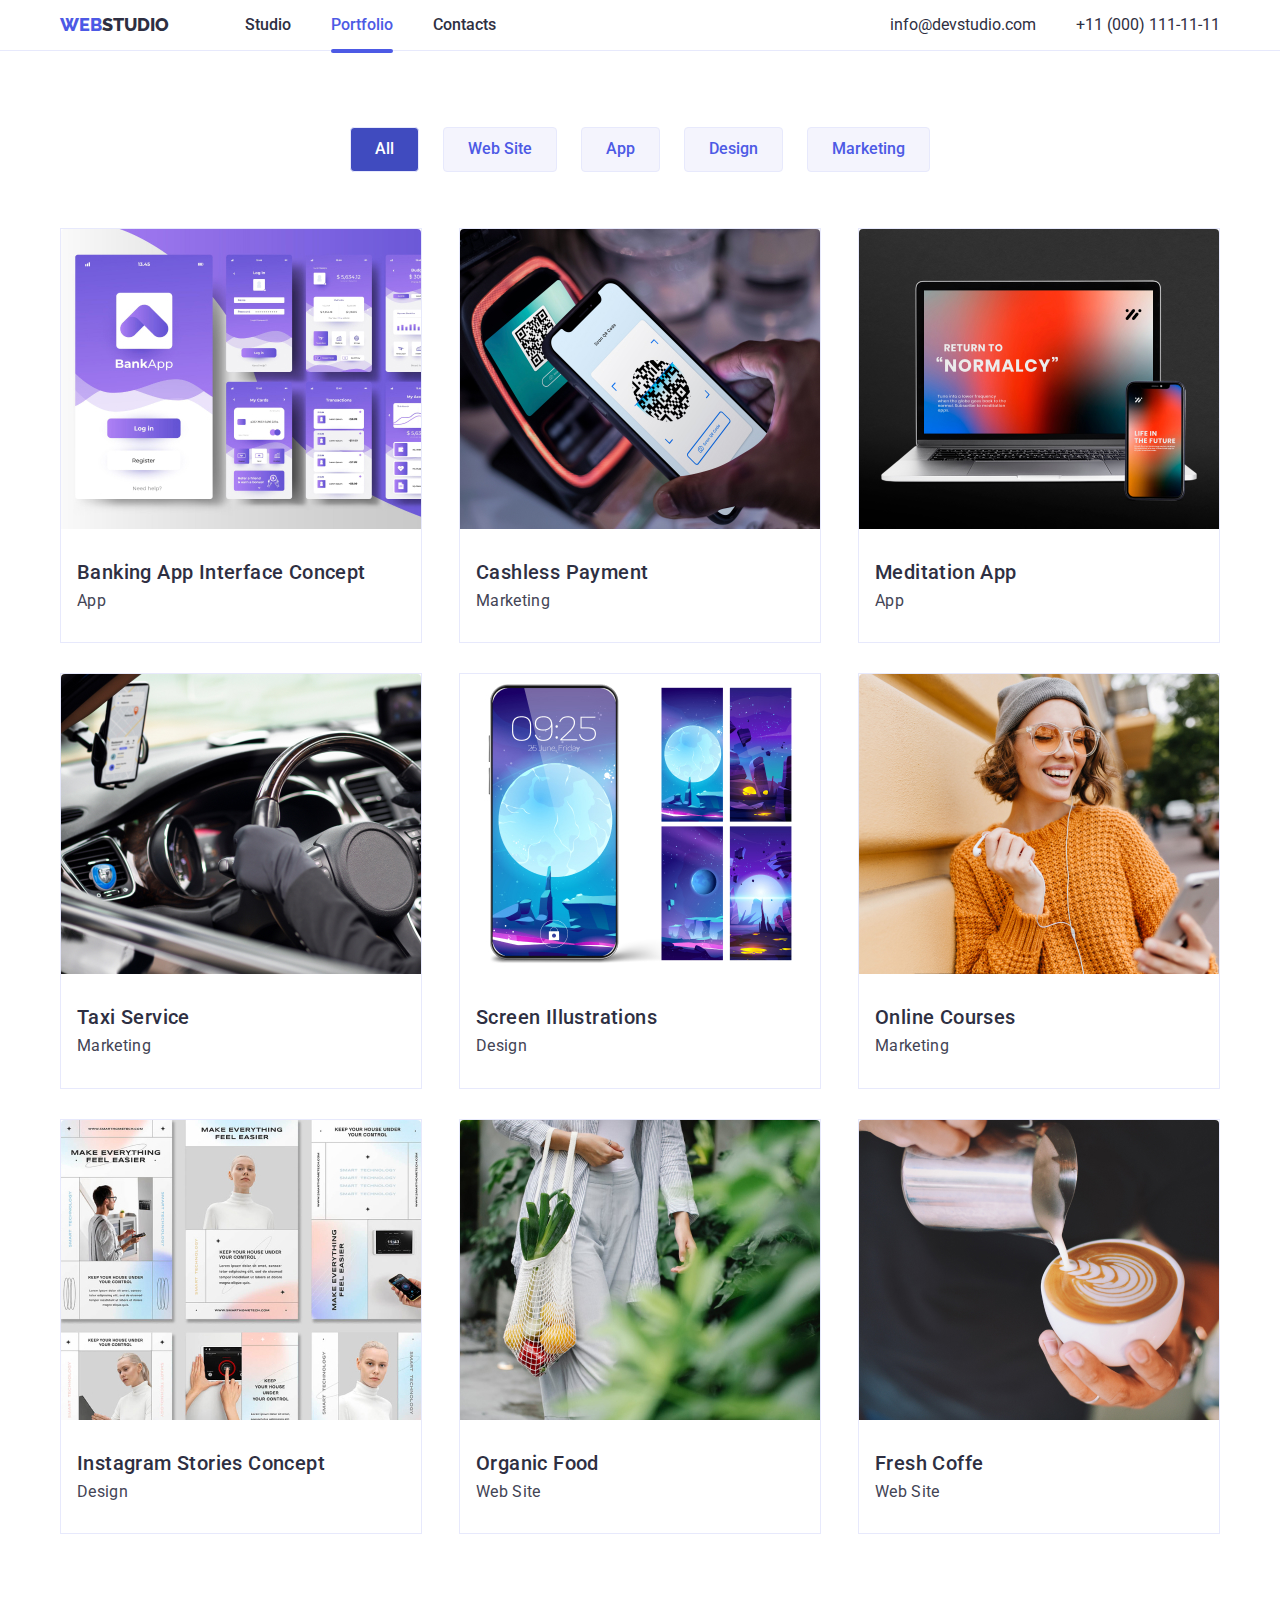
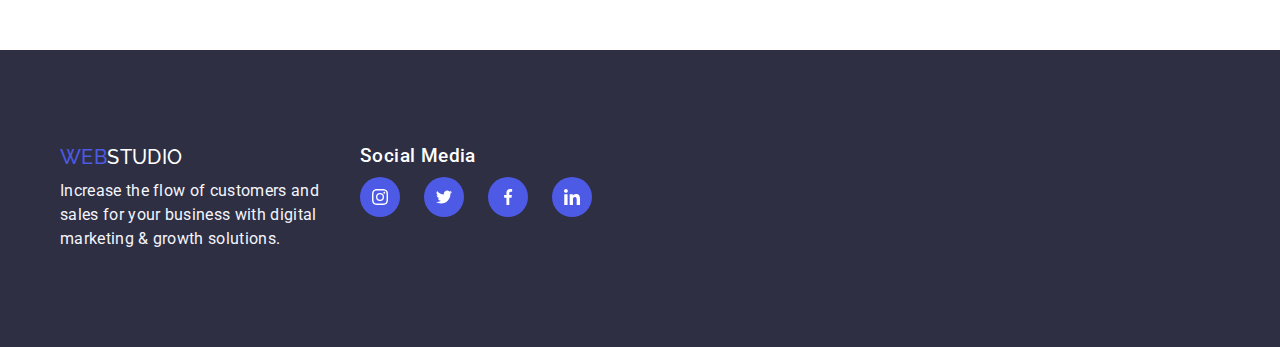
==== portfolio.html @ dc43af18 "not finished" ====
<!DOCTYPE html>
<html lang="en">

<head>
    <meta charset="UTF-8">
    <meta name="viewport" content="width=device-width, initial-scale=1.0">
    <title>Portfolio</title>
    <link rel="stylesheet" href="css/styles.css">
    <link rel="stylesheet" href="css/normalize.css">

    <link rel="preconnect" href="https://fonts.googleapis.com">
    <link rel="preconnect" href="https://fonts.gstatic.com" crossorigin>
    <link
        href="https://fonts.googleapis.com/css2?family=Raleway:wght@800&family=Roboto:wght@400;500;700;900&display=swap"
        rel="stylesheet">
</head>

<body>
    <header class="header">
        <div class="header-container">
            <nav class="header-nav">
                <a href="index.html" class="logo">
                    <span class="logo-span">Web</span>Studio
                </a>
                <ul class="nav-lists">
                    <li>
                        <a href="index.html">Studio</a>
                    </li>
                    <li class="active">
                        <a href="portfolio.html">Portfolio</a>
                    </li>
                    <li>
                        <a href="#">Contacts</a>
                    </li>
                </ul>
            </nav>
    
            <address class="header-address">
                <a href="mailto:info@devstudio.com">info@devstudio.com</a>
                <a href="tel:+380000000000">+11 (000) 111-11-11</a>
            </address>
        </div>
    </header>

    <main class="main">
        <section class="portfolio">
            <div class="portfolio-container">
                <ul class="portfolio-filter-lists">
                    <li class="filter-list-item">
                        <button type="button" class="filter-buttons filter-active">All</button>
                    </li>
                    <li class="filter-list-item">
                        <button type="button" class="filter-buttons">Web Site</button>
                    </li>
                    <li class="filter-list-item">
                        <button type="button" class="filter-buttons">App</button>
                    </li>
                    <li class="filter-list-item">
                        <button type="button" class="filter-buttons">Design</button>
                    </li>
                    <li class="filter-list-item">
                        <button type="button" class="filter-buttons">Marketing</button>
                    </li>
                </ul>

                <ul class="portfolio-lists">
                    <li class="portfolio-list-item">
                        <figure class="portfolio-list-item-figure">
                            <img src="images/portfolio1.jpg" alt="Portfolio image" />
                            <figcaption>
                                Lorem ipsum dolor sit amet consectetur adipisicing elit. Quisquam, voluptatum.
                            </figcaption>
                        </figure>
                        <div class="list-item-content">
                            <h3>Banking App Interface Concept</h3>
                            <p>App</p>
                        </div>
                    </li>
                    <li class="portfolio-list-item">
                        <figure class="portfolio-list-item-figure">
                            <img src="images/portfolio2.jpg" alt="Portfolio image" />
                            <figcaption>
                                Lorem ipsum dolor sit amet consectetur adipisicing elit. Quisquam, voluptatum.
                            </figcaption>
                        </figure>
                        <div class="list-item-content">
                            <h3>Cashless Payment</h3>
                            <p>Marketing</p>
                        </div>
                    </li>
                    <li class="portfolio-list-item">
                        <figure class="portfolio-list-item-figure">
                            <img src="images/portfolio3.jpg" alt="Portfolio image" />
                            <figcaption>
                                Lorem ipsum dolor sit amet consectetur adipisicing elit. Quisquam, voluptatum.
                            </figcaption>
                        </figure>
                        <div class="list-item-content">
                            <h3>Meditation App</h3>
                            <p>App</p>
                        </div>
                    </li>
                    <li class="portfolio-list-item">
                        <figure class="portfolio-list-item-figure">
                            <img src="images/portfolio4.jpg" alt="Portfolio image" />
                            <figcaption>
                                Lorem ipsum dolor sit amet consectetur adipisicing elit. Quisquam, voluptatum.
                            </figcaption>
                        </figure>
                        <div class="list-item-content">
                            <h3>Taxi Service</h3>
                            <p>Marketing</p>
                        </div>
                    </li>
                    <li class="portfolio-list-item">
                        <figure class="portfolio-list-item-figure">
                            <img src="images/portfolio5.jpg" alt="Portfolio image" />
                            <figcaption>
                                Lorem ipsum dolor sit amet consectetur adipisicing elit. Quisquam, voluptatum.
                            </figcaption>
                        </figure>
                        <div class="list-item-content">
                            <h3>Screen Illustrations</h3>
                            <p>Design</p>
                        </div>
                    </li>
                    <li class="portfolio-list-item">
                        <figure class="portfolio-list-item-figure">
                            <img src="images/portfolio6.jpg" alt="Portfolio image" />
                            <figcaption>
                                Lorem ipsum dolor sit amet consectetur adipisicing elit. Quisquam, voluptatum.
                            </figcaption>
                        </figure>
                        <div class="list-item-content">
                            <h3>Online Courses</h3>
                            <p>Marketing</p>
                        </div>
                    </li>
                    <li class="portfolio-list-item">
                        <figure class="portfolio-list-item-figure">
                            <img src="images/portfolio7.jpg" alt="Portfolio image" />
                            <figcaption>
                                Lorem ipsum dolor sit amet consectetur adipisicing elit. Quisquam, voluptatum.
                            </figcaption>
                        </figure>
                        <div class="list-item-content">
                            <h3>Instagram Stories Concept</h3>
                            <p>Design</p>
                        </div>
                    </li>
                    <li class="portfolio-list-item">
                        <figure class="portfolio-list-item-figure">
                            <img src="images/portfolio8.jpg" alt="Portfolio image" />
                            <figcaption>
                                Lorem ipsum dolor sit amet consectetur adipisicing elit. Quisquam, voluptatum.
                            </figcaption>
                        </figure>
                        <div class="list-item-content">
                            <h3>Organic Food</h3>
                            <p>Web Site</p>
                        </div>
                    </li>
                    <li class="portfolio-list-item">
                        <figure class="portfolio-list-item-figure">
                            <img src="images/portfolio9.jpg" alt="Portfolio image" />
                            <figcaption>
                                Lorem ipsum dolor sit amet consectetur adipisicing elit. Quisquam, voluptatum.
                            </figcaption>
                        </figure>
                        <div class="list-item-content">
                            <h3>Fresh Coffe</h3>
                            <p>Web Site</p>
                        </div>
                    </li>
                </ul>
            </div>
        </section>
    </main>

    <footer class="footer">
        <div class="footer-container">
            <ul class="footer-lists">
                <li class="footer-list-item">
                    <h3 class="logo">
                        <span class="logo-span">Web</span>Studio
                    </h3>
                    <p>
                        Increase the flow of customers and sales for your business with digital marketing & growth
                        solutions.
                    </p>
                </li>
                <li class="footer-list-item">
                    <h3>
                        Social Media
                    </h3>
                    <ul class="footer-social-lists">
                        <li class="footer-social-item">
                            <a href="#">
                                <svg width="16" height="16">
                                    <use href="./images/svg/icons.svg#instagram"></use>
                                </svg>
                            </a>
                        </li>
                        <li class="footer-social-item">
                            <a href="#">
                                <svg width="16" height="16">
                                    <use href="./images/svg/icons.svg#twitter"></use>
                                </svg>
                            </a>
                        </li>
                        <li class="footer-social-item">
                            <a href="#">
                                <svg width="16" height="16">
                                    <use href="./images/svg/icons.svg#facebook"></use>
                                </svg>
                            </a>
                        </li>
                        <li class="footer-social-item">
                            <a href="#">
                                <svg width="16" height="16">
                                    <use href="./images/svg/icons.svg#linkedin"></use>
                                </svg>
                            </a>
                        </li>
                    </ul>
                </li>
                <li class="footer-list-item"></li>
                <li class="footer-list-item"></li>
            </ul>
        </div>
    </footer>
</body>

</html>
---- css/styles.css ----
:root {
    --white: #FFFFFF;
    --cloud: #F4F4FD;
    --cornflower: #E7E9FC;
    --iris: #4D5AE5;
    --slate: #434455;
    --navyblue: #2E2F42;
    --ocean: #404BBF;
    --green: #31D0AA;
    --lightslate: #8E8F99;
    --navybluemodal: #2E2F4266;
    --grey: #2E2F42B2;
    --diary: #FCFCFC;
    --transition-duration: 250ms;
    --animation-timing-function: cubic-bezier(0, .76, .18, 1);
}

body {
    margin: 0;
    padding: 0;
    box-sizing: border-box;
    font-family: "Roboto", sans-serif;
}

h1,
h2,
h3,
h4,
h5,
h6 {
    margin: 0;
    padding: 0;
    font-family: "Raleway", sans-serif;
}

p{
    margin: 0;
    padding: 0;
    font-family: "Roboto", sans-serif;
}

a {
    text-decoration: none;
}

ul {
    list-style: none;
    padding: 0;
}

button {
    border: none;
    outline: none;
    cursor: pointer;
}

figure{
    margin: 0;
}

img{
    display: block;
}

.header{
    width: 100%;
    border-bottom: 1px solid var(--cornflower);
    background: var(--white);
}

.header-container {
    max-width: 1200px;
    margin: 0 auto;
    display: flex;
    justify-content: space-between;
    align-items: center;
    padding: 0 20px;
}

.header-nav{
    display: flex;
    justify-content: space-between;
    align-items: center;
    gap: 76px;
}

.header-nav .logo {
    color: var(--navyblue);
    font-family: "Raleway", sans-serif;
    font-size: 18px;
    font-style: normal;
    font-weight: 800;
    text-transform: uppercase;
    text-decoration: none;
}

.header-nav .logo-span {
    color: var(--iris);
}

.nav-lists{
    display: flex;
    justify-content: center;
    align-items: center;
    gap: 40px;
}

.nav-lists li{
    position: relative;
}

.nav-lists li::after{
    content: "";
    position: absolute;
    bottom: -19px;
    left: 0;
    width: 0%;
    height: 4px;
    border-radius: 2px;
    background: var(--iris);
    transition: width var(--transition-duration) var(--animation-timing-function);
}

.nav-lists li a {
    font-size: 16px;
    font-weight: 500;
    color: var(--navyblue);
    transition: color var(--transition-duration) var(--animation-timing-function);
}

.nav-lists li:hover a, .nav-lists li:hover::after {
    color: var(--iris);
    width: 100%;
}

.nav-lists li.active a, .nav-lists li.active::after {
    color: var(--iris);
    width: 100%;
}

.header-address {
    display: flex;
    align-items: center;
    gap: 40px;
}

.header-address a {
    font-style: normal;
    color: var(--navyblue);
    transition: color var(--transition-duration) var(--animation-timing-function);
}

.header-address a:hover {
    color: var(--iris);
}

main {
    display: block;
    width: 100%;
}

.hero {
    background: linear-gradient(rgba(46, 47, 66, 0.70), rgba(46, 47, 66, 0.70)), url('./../images/people-office-1.jpg');
    width: 100%;
}

.hero-container{
    max-width: 1200px;
    margin: 0 auto;
    height: 600px;
    display: flex;
    justify-content: center;
    align-items: center;
    flex-direction: column;
    gap: 40px;
}

.hero-container h1 {
    font-size: 56px;
    font-style: normal;
    font-weight: 700;
    text-align: center;
    color: var(--white);
}

.hero-container button {
    font-size: 16px;
    font-weight: 500;
    padding: 16px 32px;
    text-transform: capitalize;
    border-radius: 4px;
    color: var(--white);
    background: var(--iris);
    box-shadow: 0px 4px 4px 0px rgba(0, 0, 0, 0.15);
    transition: all var(--transition-duration) var(--animation-timing-function);
}

.hero-container button:hover {
    background: var(--ocean);
}

.hero-container button:active {
    transform: scale(0.95);
}

.about{
    width: 100%;
}

.about-container{
    max-width: 1200px;
    margin: 0 auto;
    padding: 80px 20px;
}

.about-lists{
    display: flex;
    justify-content: center;
    align-items: center;
    gap: 30px;
}

.about-list-item {
    display: flex;
    flex-direction: column;
    gap: 8px;
}

.about-list-item-icon {
    height: 112px;
    width: 100%;
    border-radius: 4px 4px 0px 0px;
    background: var(--cloud);
    display: flex;
    justify-content: center;
    align-items: center;
}

.about-list-item h3 {
    font-size: 20px;
    font-family: "Roboto", sans-serif;
    font-weight: 500;
    letter-spacing: 0.4px;
    color: var(--navyblue);
}

.about-list-item p {
    color: var(--slate);
    letter-spacing: 0.32px;
    line-height: 24px;
}

.services{
    width: 100%;
}

.services-container{
    max-width: 1200px;
    margin: 0 auto;
    padding: 0 20px 80px;
}

.services-container h2{
    font-size: 32px;
    font-style: normal;
    font-weight: 700;
    text-align: center;
    color: var(--navyblue);
    margin-bottom: 40px;
}

.services-container .services-lists{
    width: 100%;
    display: flex;
    justify-content: space-between;
    align-items: center;
    gap: 40px;
}

.services-lists li img{
    width: 100%;
    height: 100%;
    border-radius: 4px;
}

.teams{
    width: 100%;
    background-color: var(--cloud);
}

.teams-container{
    max-width: 1200px;
    margin: 0 auto;
    padding: 80px 20px;
}

.teams-container h2{
    font-size: 32px;
    font-style: normal;
    font-weight: 700;
    text-align: center;
    color: var(--navyblue);
    margin-bottom: 40px;
}

.teams-container .teams-lists{
    display: flex;
    justify-content: space-between;
    align-items: center;
    gap: 40px;
}

.teams-list-item{
    border: 1px solid var(--cornflower);
    box-shadow: 0px 2px 1px 0px rgba(46, 47, 66, 0.08),
    0px 1px 1px 0px rgba(46, 47, 66, 0.16),
    0px 1px 6px 0px rgba(46, 47, 66, 0.08);
    border-radius: 0px 0px 4px 4px;
    background: var(--white);
}

.teams-list-item:hover{
    box-shadow: 0px 4px 2px 0px rgba(46, 47, 66, 0.08),
    0px 2px 2px 0px rgba(46, 47, 66, 0.16),
    0px 2px 7px 0px rgba(46, 47, 66, 0.08);
}

.teams-list-item img{
    width: 100%;
    height: 100%;
    border-radius: 4px 4px 0px 0px;
}

.teams-list-item-details{
    padding: 32px 0px;
    display: flex;
    justify-content: center;
    align-items: center;
    flex-direction: column;
    gap: 8px;
}

.teams-list-item-details h3{
    font-family: "Roboto", sans-serif;
    font-size: 20px;
    font-weight: 500;
    letter-spacing: 0.4px;
    color: var(--navyblue);
}

.teams-list-item-details p{
    color: var(--slate);
    letter-spacing: 0.32px;
}

.teams-social-list{
    display: flex;
    justify-content: center;
    align-items: center;
    gap: 24px;
}

.teams-social-list li{
    display: flex;
    justify-content: center;
    align-items: center;
    width: 40px;
    height: 40px;
}

.teams-social-list li a{
    display: flex;
    justify-content: center;
    align-items: center;
    width: 100%;
    height: 100%;
    background: var(--iris);
    border-radius: 50%;
    transition: all var(--transition-duration) var(--animation-timing-function);
}

.teams-social-list li a:hover{
    background: var(--ocean);
}

.teams-social-list li a:active{
    background: var(--green);
}

.teams-social-list li a svg{
    fill: var(--white);
}

.customers{
    width: 100%;
}

.customers-container{
    max-width: 1200px;
    margin: 0 auto;
    padding: 80px 20px;
}

.customers-container h2{
    font-size: 32px;
    font-style: normal;
    font-weight: 700;
    text-align: center;
    color: var(--navyblue);
    margin-bottom: 40px;
}

.customers-lists{
    display: flex;
    justify-content: space-between;
    align-items: center;
    gap: 40px;
}

.customers-list-item{
    width: 100%;
    height: 88px;
    border: 1px solid var(--lightslate);
    border-radius: 4px;
    display: flex;
    justify-content: center;
    align-items: center;
    transition: all var(--transition-duration) var(--animation-timing-function);
}

.customers-list-item:hover{
    border-color: var(--iris);
}

.customers-list-item svg{
    fill: var(--lightslate);
    transition: all var(--transition-duration) var(--animation-timing-function);
}

.customers-list-item:hover svg{
    fill: var(--iris);
}

.portfolio{
    width: 100%;
}

.portfolio-container{
    max-width: 1200px;
    margin: 0 auto;
    padding: 60px 20px;
}

.portfolio-filter-lists{
    display: flex;
    justify-content: center;
    align-items: center;
    gap: 24px;
}

.filter-list-item .filter-buttons {
    font-size: 16px;
    font-weight: 500;
    color: var(--navyblue);
    padding: 12px 24px;
    border-radius: 4px;
    color: var(--iris);
    border: 1px solid var(--cornflower);
    background: var(--cloud);
    transition: all var(--transition-duration) var(--animation-timing-function);
}

.filter-list-item .filter-buttons:hover {
    background: var(--cornflower);
    color: var(--iris);
}

.filter-list-item .filter-active {
    background: var(--ocean);
    color: var(--white);
}

.filter-list-item .filter-active:hover {
    background: var(--iris);
    color: var(--white);
}

.portfolio-lists{
    display: flex;
    justify-content: space-between;
    align-items: center;
    gap: 30px;
    flex-wrap: wrap;
    padding: 40px 0px;
}

.portfolio-list-item {
    display: flex;
    flex-direction: column;
    background: var(--white);
    border: 1px solid var(--cornflower);
    transition: box-shadow var(--transition-duration);
}

.portfolio-list-item:hover{
    box-shadow: 0px 0px 5px 3px rgba(0, 0, 0, 0.15);
}

.portfolio-list-item-figure{
    position: relative;
    overflow: hidden;
}

.portfolio-list-item-figure img{
    width: 100%;
    height: 100%;
    object-fit: cover;
    object-position: center;
}

.portfolio-list-item-figure figcaption{
    position: absolute;
    top: 0;
    left: 0;
    width: 100%;
    height: 100%;
    background: var(--iris);
    border-radius: 4px 4px 0px 0px;
    padding: 0 24px;
    color: var(--white);
    text-align: left;
    display: flex;
    justify-content: flex-start;
    align-items: center;
    line-height: 24px;
    transition: transform var(--transition-duration) var(--animation-timing-function);
    transform: translateY(100%);
    will-change: transform;
}

.portfolio-list-item:hover figcaption{
    transform: translateY(0%);
}

.portfolio-list-item img{
    width: 100%;
    height: 100%;
    border-radius: 4px 4px 0px 0px;
}

.portfolio-list-item .list-item-content {
    margin: 32px 0;
    padding: 0 16px;
    display: flex;
    justify-content: center;
    flex-direction: column;
    gap: 8px;
}

.list-item-content h3{
    font-family: "Roboto", sans-serif;
    font-size: 20px;
    font-weight: 500;
    letter-spacing: 0.4px;
    color: var(--navyblue);
}

.list-item-content p{
    color: var(--slate);
    letter-spacing: 0.32px;
}

.footer{
    width: 100%;
    background: var(--navyblue);
}

.footer-container{
    max-width: 1200px;
    margin: 0 auto;
    padding: 80px 20px;
}

.footer-lists{
    display: flex;
    justify-content: space-between;
    gap: 40px;
}

.footer-list-item{
    width: 100%;
    display: flex;
    flex-direction: column;
    gap: 10px;
}

.footer-list-item .logo {
    font-family: "Raleway", sans-serif;
    text-transform: uppercase;
    font-size: 20px;
    font-weight: 500;
    letter-spacing: 0.4px;
    color: var(--white);
}


.footer-list-item .logo .logo-span{
    color: var(--iris);
}

.footer-list-item p{
    color: var(--cloud);
    letter-spacing: 0.32px;
    line-height: 24px;
}

.footer-list-item h3{
    font-family: "Roboto", sans-serif;
    font-weight: 500;
    letter-spacing: 0.4px;
    color: var(--white);
}

.footer-social-lists{
    display: flex;
    justify-content: flex-start;
    gap: 24px;
}

.footer-social-item{
    width: 40px;
    height: 40px;
    display: flex;
    justify-content: center;
    align-items: center;
}

.footer-social-item a{
    width: 100%;
    height: 100%;
    display: flex;
    justify-content: center;
    align-items: center;
    background: var(--iris);
    border-radius: 50%;
    transition: all var(--transition-duration) var(--animation-timing-function);
}

.footer-social-item a:hover{
    background: var(--ocean);
}

.footer-social-item a:active{
    background: var(--green);
}

.footer-social-item a svg{
    fill: var(--white);
}

.footer-form{
    display: flex;
    flex-direction: row;
    justify-content: space-between;
    align-items: center;
    gap: 16px;
}

.footer-form input{
    height: 40px;
    border-radius: 4px;
    border: 1px solid var(--white);
    padding: 8px 16px;
    color: var(--white);
    background: transparent;
    box-shadow: 0px 4px 4px 0px rgba(0, 0, 0, 0.15);
    transition: all var(--transition-duration) var(--animation-timing-function);
}

.footer-form input::placeholder{
    color: var(--white);
    font-size: 12px;
    letter-spacing: 0.48px;
}

.footer-form button{
    height: 40px;
    border-radius: 4px;
    padding: 8px 24px;
    display: flex;
    justify-content: center;
    align-items: center;
    color: var(--white);
    background: var(--iris);
    box-shadow: 0px 4px 4px 0px rgba(0, 0, 0, 0.15);
    transition: all var(--transition-duration) var(--animation-timing-function);
}

.footer-form button:hover{
    background: var(--ocean);
}

.footer-form button svg{
    fill: var(--white);
    margin-left: 8px;
}

.modal{
    position: fixed;
    top: 0;
    left: 0;
    width: 100%;
    height: 100%;
    background: var(--navybluemodal);
    display: flex;
    justify-content: center;
    align-items: center;
    z-index: 999;
    opacity: 1;
    pointer-events: auto;
    transition-property: visibility, opacity, transform;
    transition-duration: var(--animation-timing-function);
    transform: none;
}

.modal.is-hidden {
    visibility: hidden;
    opacity: 0;
    pointer-events: none;
    transform: scale(0.95);
}

.modal.is-hidden .modal-content{
    transform: scale(0.95)
}

.modal-content{
    width: 408px;
    height: 584px;
    max-height: 100%;
    margin: 0 30px;
    background: var(--white);
    border-radius: 4px;
    padding: 40px;
    position: relative;
    box-shadow: 0px 4px 4px 0px rgba(0, 0, 0, 0.15);
    transform: none;
    transition: transform var(--transition-duration) var(--animation-timing-function);
}

.modal-close{
    position: absolute;
    top: 20px;
    right: 20px;
    width: 30px;
    height: 30px;
    border-radius: 50%;
    padding: 8px;
    cursor: pointer;
    display: flex;
    justify-content: center;
    align-items: center;
    background: var(--cornflower);
    border: 1px solid rgba(0, 0, 0, 0.10);
}

.modal-close:hover{
    background: var(--cloud);
}

.modal-close svg{
    fill: var(--navyblue);
    transition: fill var(--transition-duration) var(--animation-timing-function);
}

.modal-close:hover svg{
    fill: var(--iris);
}
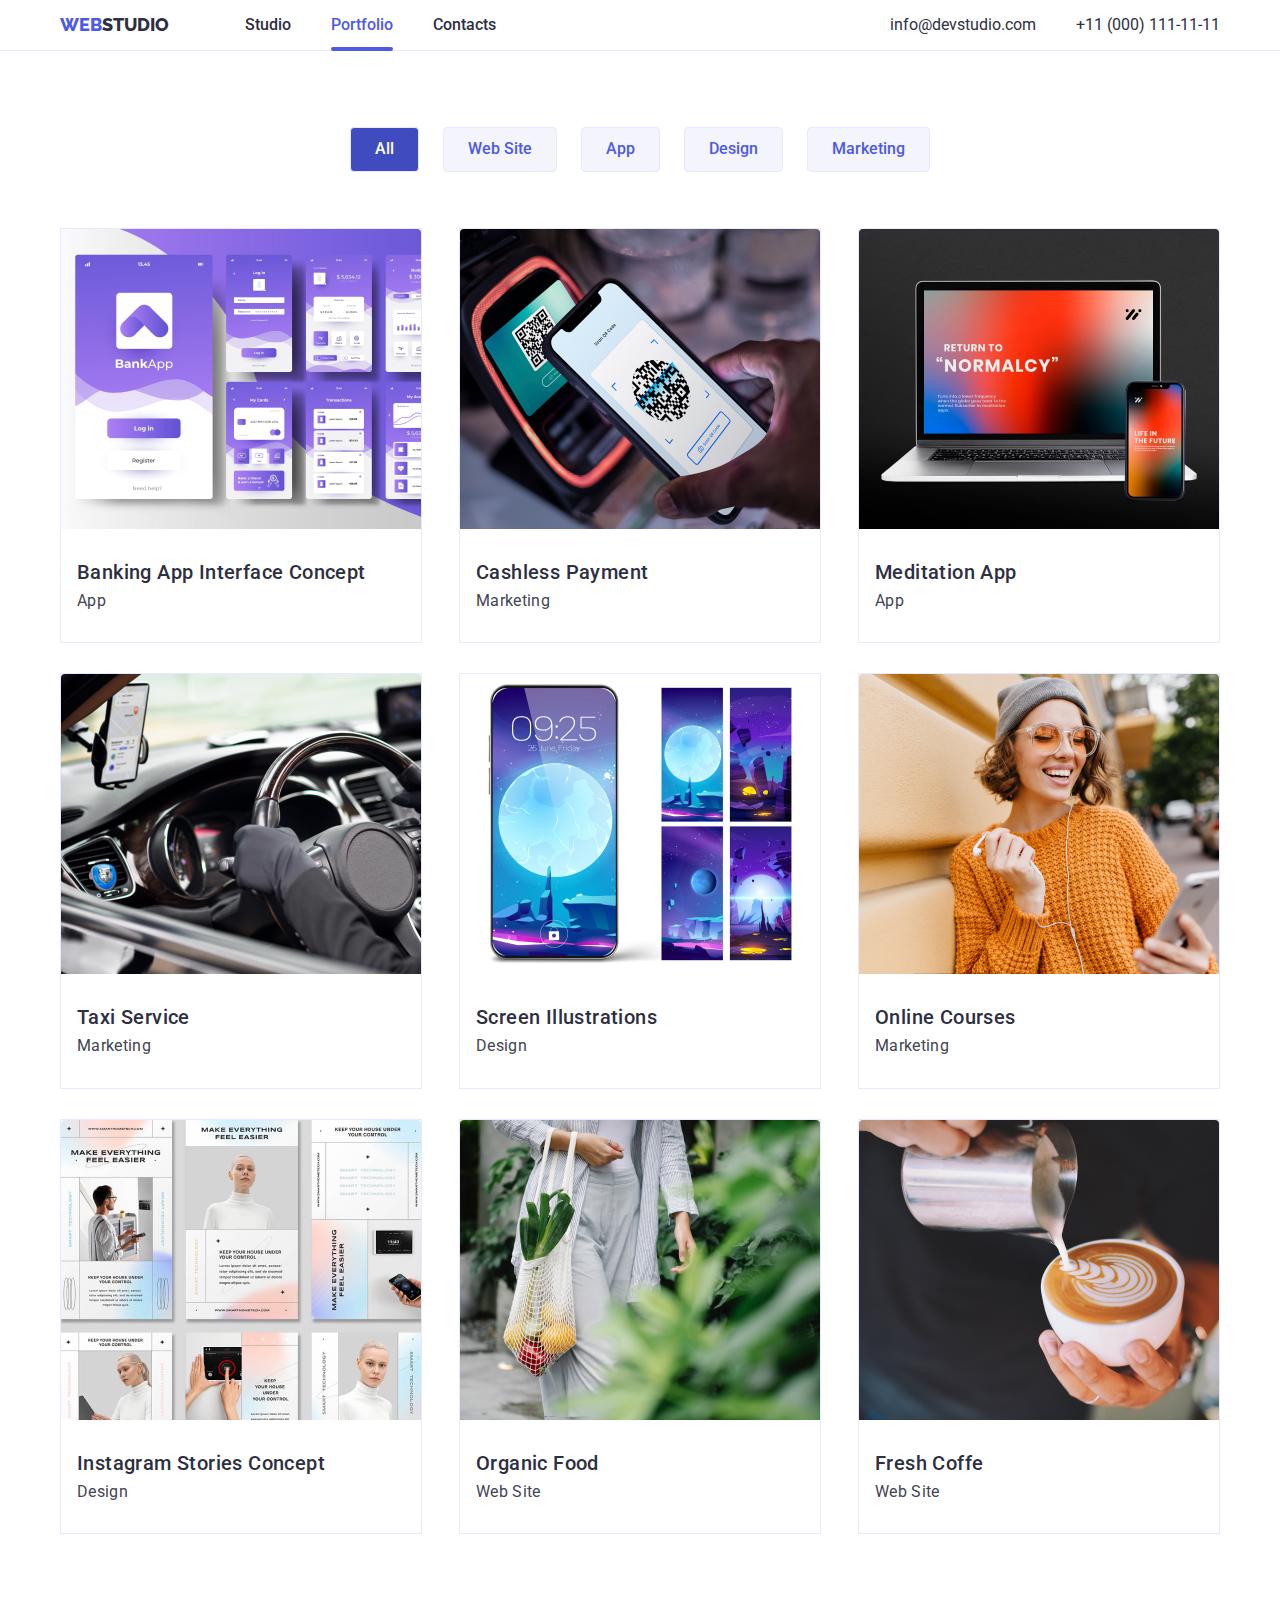
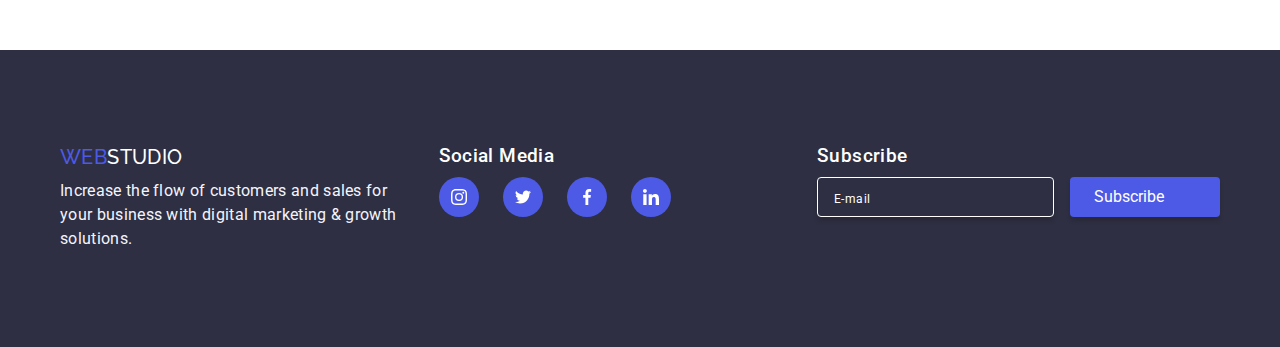
==== commit a9aaa144: "done" ====
--- a/portfolio.html
+++ b/portfolio.html
@@ -224,8 +224,25 @@
                         </li>
                     </ul>
                 </li>
-                <li class="footer-list-item"></li>
-                <li class="footer-list-item"></li>
+                <li class="footer-list-item">
+                    <h3>
+                        Subscribe
+                    </h3>
+                    <form action="#" class="footer-form">
+                        <div class="footer-form-group">
+                            <input type="email" placeholder="E-mail" />
+                        </div>
+                        <div class="footer-form-group">
+                            <button type="submit">
+                                Subscribe
+                                <svg width="24" height="24">
+                                    <use href="images/svg/icons.svg#paper-plane"></use>
+                                </svg>
+                            </button>
+                        </div>
+                    </form>
+                </li>
+                <!-- <li class="footer-list-item"></li> -->
             </ul>
         </div>
     </footer>
--- a/css/styles.css
+++ b/css/styles.css
@@ -112,7 +112,7 @@
 .nav-lists li::after{
     content: "";
     position: absolute;
-    bottom: -19px;
+    bottom: -17px;
     left: 0;
     width: 0%;
     height: 4px;
@@ -176,6 +176,7 @@
 }
 
 .hero-container h1 {
+    font-family: "Roboto", sans-serif;
     font-size: 56px;
     font-style: normal;
     font-weight: 700;
@@ -261,6 +262,8 @@
 }
 
 .services-container h2{
+    font-family: "Roboto",
+    sans-serif;
     font-size: 32px;
     font-style: normal;
     font-weight: 700;
@@ -295,6 +298,8 @@
 }
 
 .teams-container h2{
+    font-family: "Roboto",
+    sans-serif;
     font-size: 32px;
     font-style: normal;
     font-weight: 700;
@@ -402,6 +407,8 @@
 }
 
 .customers-container h2{
+    font-family: "Roboto",
+    sans-serif;
     font-size: 32px;
     font-style: normal;
     font-weight: 700;
@@ -647,10 +654,6 @@
 }
 
 .footer-social-item a:hover{
-    background: var(--ocean);
-}
-
-.footer-social-item a:active{
     background: var(--green);
 }
 
@@ -660,9 +663,6 @@
 
 .footer-form{
     display: flex;
-    flex-direction: row;
-    justify-content: space-between;
-    align-items: center;
     gap: 16px;
 }
 
@@ -735,20 +735,19 @@
 }
 
 .modal-content{
-    width: 408px;
-    height: 584px;
+    width: 440px;
     max-height: 100%;
     margin: 0 30px;
     background: var(--white);
     border-radius: 4px;
-    padding: 40px;
+    padding: 40px 24px;
     position: relative;
     box-shadow: 0px 4px 4px 0px rgba(0, 0, 0, 0.15);
     transform: none;
     transition: transform var(--transition-duration) var(--animation-timing-function);
 }
 
-.modal-close{
+.modal-close {
     position: absolute;
     top: 20px;
     right: 20px;
@@ -762,18 +761,151 @@
     align-items: center;
     background: var(--cornflower);
     border: 1px solid rgba(0, 0, 0, 0.10);
-}
-
-.modal-close:hover{
-    background: var(--cloud);
-}
-
-.modal-close svg{
+    transition: background-color var(--transition-duration) var(--animation-timing-function), color var(--transition-duration) var(--animation-timing-function);
+}
+
+.modal-close:hover {
+    background-color: var(--ocean);
+    color: var(--white);
+}
+
+.modal-close svg {
+    fill: currentColor;
+    transition: fill var(--transition-duration) var(--animation-timing-function);
+}
+
+.modal-close:hover svg {
+    fill: var(--white);
+}
+
+.modal-header{
+    display: flex;
+    justify-content:center;
+    align-items: center;
+    margin: 30px 0px;
+}
+
+.modal-header h3{
+    color: var(--navyblue);
+    font-family: "Roboto", sans-serif;
+    font-size: 16px;
+    font-weight: 500;
+    line-height: 24px;
+    letter-spacing: 0.32px;
+}
+
+.modal-body{
+    display: flex;
+    justify-content: center;
+    align-items: center;
+    flex-direction: column;
+    gap: 24px;
+}
+
+.modal-form{
+    width: 100%;
+    display: flex;
+    justify-content: center;
+    align-items: flex-start;
+    flex-direction: column;
+    gap: 16px;
+}
+
+.form-group{
+    width: 100%;
+    display: flex;
+    justify-content: flex-start;
+    align-items: flex-start;
+    flex-direction: column;
+    gap: 4px;
+}
+
+.form-group label{
+    color: var(--lightslate);
+    font-family: "Roboto", sans-serif;
+    font-size: 12px;
+}
+
+.form-group .form-group-input{
+    display: flex;
+    justify-content: flex-start;
+    align-items: center;
+    gap: 8px;
+    width: 100%;
+    border-radius: 4px;
+    border: 1px solid var(--navybluemodal, rgba(46, 47, 66, 0.40));
+    padding: 8px 16px;
+}
+
+.form-group-input svg{
     fill: var(--navyblue);
-    transition: fill var(--transition-duration) var(--animation-timing-function);
-}
-
-.modal-close:hover svg{
-    fill: var(--iris);
-}
-
+}
+
+.form-group-input input{
+    width: 100%;
+    border: none;
+    outline: none;
+    font-family: 'Roboto', sans-serif;
+    font-size: 14px;
+    color: var(--navyblue);
+    background: transparent;
+}
+
+.form-group-input:focus-within{
+    border: 1px solid var(--iris);
+}
+
+.form-group textarea{
+    width: 100%;
+    border-radius: 4px;
+    border: 1px solid var(--navybluemodal);
+    padding: 8px 16px;
+    resize: none;
+    font-family: 'Roboto', sans-serif;
+    font-size: 14px;
+}
+
+.form-group textarea:focus{
+    border: 1px solid var(--iris);
+}
+
+.form-group-agree{
+    display: flex;
+    justify-content: center;
+    align-items: center;
+    gap: 8px;
+}
+
+.form-group-agree label{
+    color: var(--lightslate);
+    font-family: "Roboto", sans-serif;
+    font-size: 12px;
+}
+
+.form-group-agree input{
+    width: 16px;
+    height: 16px;
+    border-radius: 4px;
+    border: 1px solid var(--navybluemodal, rgba(46, 47, 66, 0.40));
+}
+
+.submit-btn{
+    width: 100%;
+    display: flex;
+    justify-content: center;
+    align-items: center;
+}
+
+.submit-btn button[type="submit"]{
+    margin: 0;
+    height: 40px;
+    border-radius: 4px;
+    padding: 8px 24px;
+    display: flex;
+    justify-content: center;
+    align-items: center;
+    color: var(--white);
+    background: var(--iris);
+    box-shadow: 0px 4px 4px 0px rgba(0, 0, 0, 0.15);
+    transition: all var(--transition-duration) var(--animation-timing-function);
+}